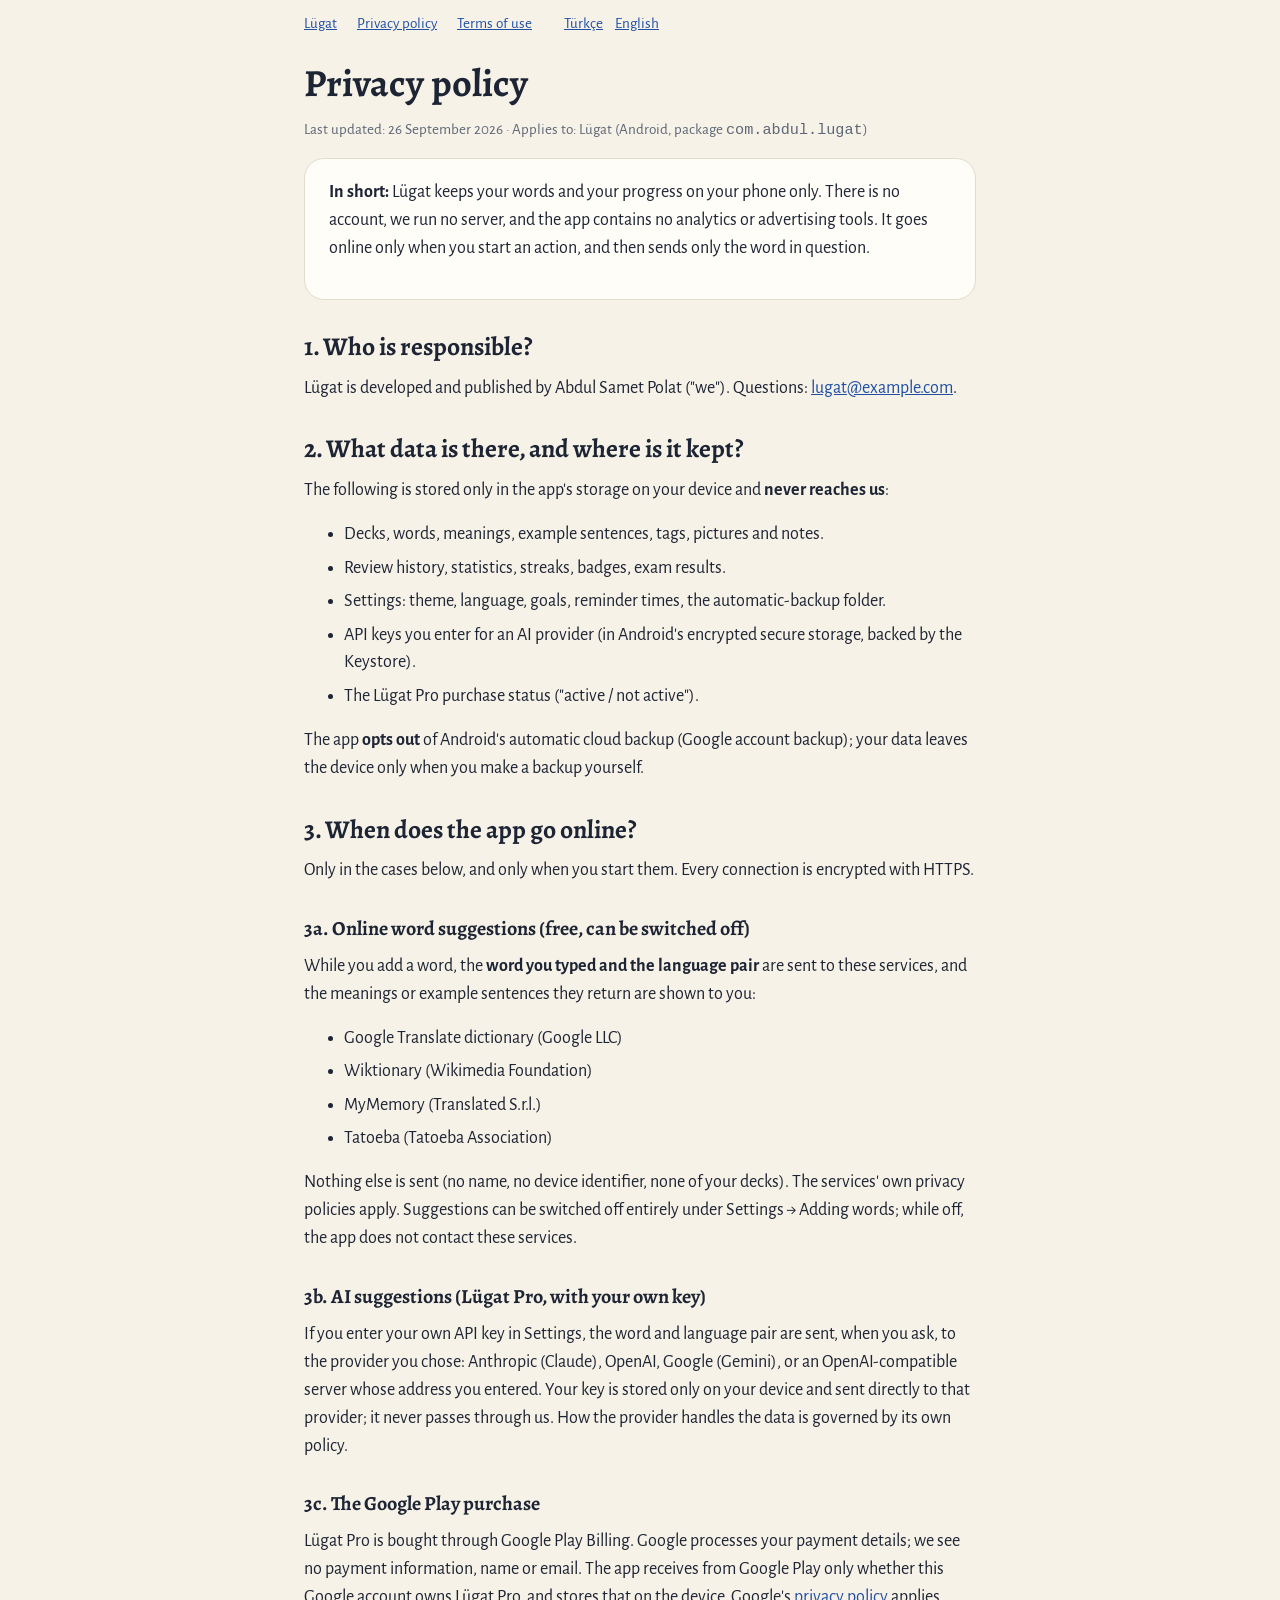
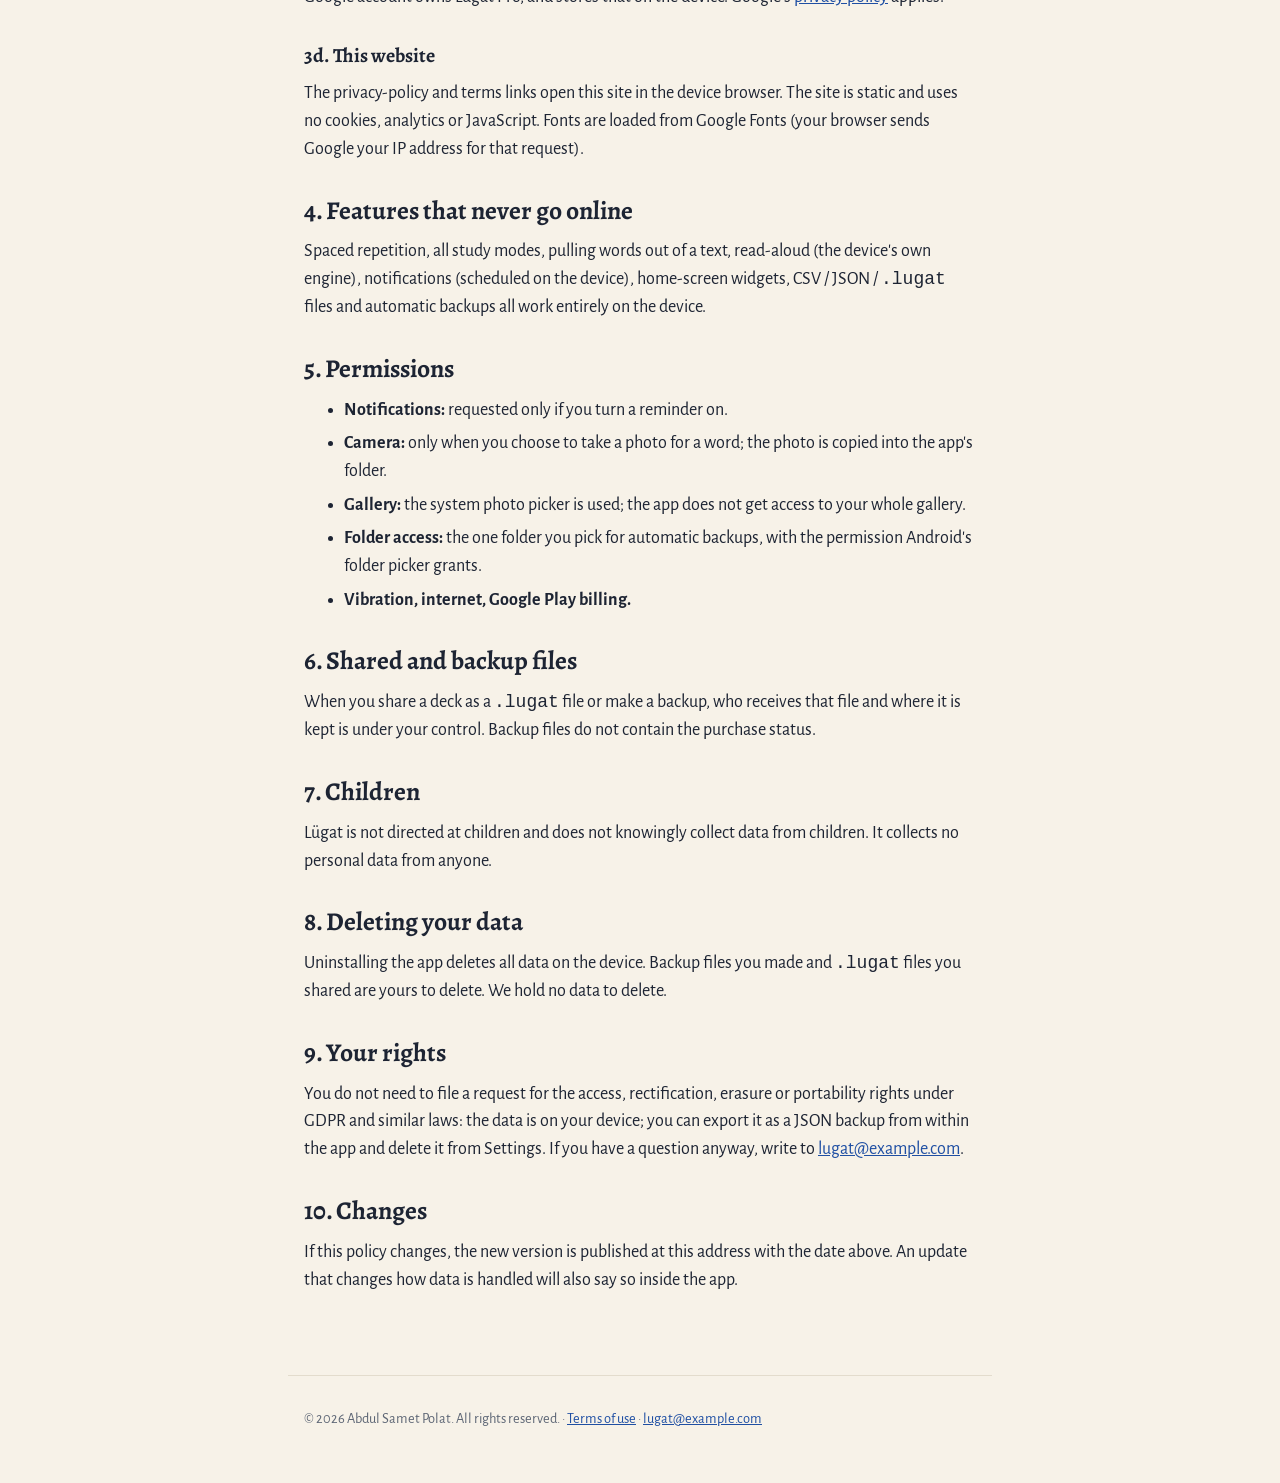
==== privacy-en.html @ c48282ca "İlk yayın: gizlilik politikası, kullanım şartları, tanıtım" ====
<!DOCTYPE html>
<html lang="en">
<head>
<meta charset="utf-8">
<meta name="viewport" content="width=device-width, initial-scale=1">
<title>Privacy policy — Lügat</title>
<meta name="description" content="Privacy policy of the Lügat vocabulary app: data stays on the device, no account, no analytics.">
<link rel="preconnect" href="https://fonts.googleapis.com">
<link rel="stylesheet" href="https://fonts.googleapis.com/css2?family=Alegreya:ital,wght@0,500;0,700;1,400&family=Alegreya+Sans:ital,wght@0,400;0,500;0,700;1,400&display=swap">
<link rel="stylesheet" href="site.css">
</head>
<body>
<nav class="top" aria-label="Pages">
  <a href="index.html#en">Lügat</a>
  <a href="privacy-en.html" aria-current="page">Privacy policy</a>
  <a href="terms-en.html">Terms of use</a>
  <span class="lang"><a href="privacy.html">Türkçe</a><a href="privacy-en.html" aria-current="page">English</a></span>
</nav>
<main>
  <h1>Privacy policy</h1>
  <p class="meta">Last updated: 26 September 2026 · Applies to: Lügat (Android, package <code>com.abdul.lugat</code>)</p>

  <div class="card">
    <p><strong>In short:</strong> Lügat keeps your words and your progress on your phone only. There is no account, we run no server, and the app contains no analytics or advertising tools. It goes online only when you start an action, and then sends only the word in question.</p>
  </div>

  <h2>1. Who is responsible?</h2>
  <p>Lügat is developed and published by Abdul Samet Polat ("we"). Questions: <a href="mailto:lugat@example.com">lugat@example.com</a>.</p>

  <h2>2. What data is there, and where is it kept?</h2>
  <p>The following is stored only in the app's storage on your device and <strong>never reaches us</strong>:</p>
  <ul>
    <li>Decks, words, meanings, example sentences, tags, pictures and notes.</li>
    <li>Review history, statistics, streaks, badges, exam results.</li>
    <li>Settings: theme, language, goals, reminder times, the automatic-backup folder.</li>
    <li>API keys you enter for an AI provider (in Android's encrypted secure storage, backed by the Keystore).</li>
    <li>The Lügat Pro purchase status ("active / not active").</li>
  </ul>
  <p>The app <strong>opts out</strong> of Android's automatic cloud backup (Google account backup); your data leaves the device only when you make a backup yourself.</p>

  <h2>3. When does the app go online?</h2>
  <p>Only in the cases below, and only when you start them. Every connection is encrypted with HTTPS.</p>

  <h3>3a. Online word suggestions (free, can be switched off)</h3>
  <p>While you add a word, the <strong>word you typed and the language pair</strong> are sent to these services, and the meanings or example sentences they return are shown to you:</p>
  <ul>
    <li>Google Translate dictionary (Google LLC)</li>
    <li>Wiktionary (Wikimedia Foundation)</li>
    <li>MyMemory (Translated S.r.l.)</li>
    <li>Tatoeba (Tatoeba Association)</li>
  </ul>
  <p>Nothing else is sent (no name, no device identifier, none of your decks). The services' own privacy policies apply. Suggestions can be switched off entirely under Settings → Adding words; while off, the app does not contact these services.</p>

  <h3>3b. AI suggestions (Lügat Pro, with your own key)</h3>
  <p>If you enter your own API key in Settings, the word and language pair are sent, when you ask, to the provider you chose: Anthropic (Claude), OpenAI, Google (Gemini), or an OpenAI-compatible server whose address you entered. Your key is stored only on your device and sent directly to that provider; it never passes through us. How the provider handles the data is governed by its own policy.</p>

  <h3>3c. The Google Play purchase</h3>
  <p>Lügat Pro is bought through Google Play Billing. Google processes your payment details; we see no payment information, name or email. The app receives from Google Play only whether this Google account owns Lügat Pro, and stores that on the device. Google's <a href="https://policies.google.com/privacy">privacy policy</a> applies.</p>

  <h3>3d. This website</h3>
  <p>The privacy-policy and terms links open this site in the device browser. The site is static and uses no cookies, analytics or JavaScript. Fonts are loaded from Google Fonts (your browser sends Google your IP address for that request).</p>

  <h2>4. Features that never go online</h2>
  <p>Spaced repetition, all study modes, pulling words out of a text, read-aloud (the device's own engine), notifications (scheduled on the device), home-screen widgets, CSV / JSON / <code>.lugat</code> files and automatic backups all work entirely on the device.</p>

  <h2>5. Permissions</h2>
  <ul>
    <li><strong>Notifications:</strong> requested only if you turn a reminder on.</li>
    <li><strong>Camera:</strong> only when you choose to take a photo for a word; the photo is copied into the app's folder.</li>
    <li><strong>Gallery:</strong> the system photo picker is used; the app does not get access to your whole gallery.</li>
    <li><strong>Folder access:</strong> the one folder you pick for automatic backups, with the permission Android's folder picker grants.</li>
    <li><strong>Vibration, internet, Google Play billing.</strong></li>
  </ul>

  <h2>6. Shared and backup files</h2>
  <p>When you share a deck as a <code>.lugat</code> file or make a backup, who receives that file and where it is kept is under your control. Backup files do not contain the purchase status.</p>

  <h2>7. Children</h2>
  <p>Lügat is not directed at children and does not knowingly collect data from children. It collects no personal data from anyone.</p>

  <h2>8. Deleting your data</h2>
  <p>Uninstalling the app deletes all data on the device. Backup files you made and <code>.lugat</code> files you shared are yours to delete. We hold no data to delete.</p>

  <h2>9. Your rights</h2>
  <p>You do not need to file a request for the access, rectification, erasure or portability rights under GDPR and similar laws: the data is on your device; you can export it as a JSON backup from within the app and delete it from Settings. If you have a question anyway, write to <a href="mailto:lugat@example.com">lugat@example.com</a>.</p>

  <h2>10. Changes</h2>
  <p>If this policy changes, the new version is published at this address with the date above. An update that changes how data is handled will also say so inside the app.</p>
</main>
<footer>
  © 2026 Abdul Samet Polat. All rights reserved. · <a href="terms-en.html">Terms of use</a> · <a href="mailto:lugat@example.com">lugat@example.com</a>
</footer>
</body>
</html>
---- site.css ----
/* Lügat — site. Uygulamanın "Çini ve lügat" paleti: kobalt, krem, koyu gece mavisi. JavaScript yok. */
:root {
  --bg: #f7f2e8;
  --surface: #fffdf8;
  --text: #1d2433;
  --muted: #5d6675;
  --accent: #1f4fa3;
  --accent-soft: #dfe7f6;
  --border: #e3dccd;
  --max: 44rem;
}
@media (prefers-color-scheme: dark) {
  :root {
    --bg: #0e1524;
    --surface: #161f33;
    --text: #eef1f7;
    --muted: #a3acbd;
    --accent: #8fb0ee;
    --accent-soft: #1f2e4d;
    --border: #2a3650;
  }
}
* { box-sizing: border-box; }
html { color-scheme: light dark; }
body {
  margin: 0;
  background: var(--bg);
  color: var(--text);
  font-family: 'Alegreya Sans', system-ui, -apple-system, 'Segoe UI', Roboto, sans-serif;
  font-size: 1.125rem;
  line-height: 1.55;
}
h1, h2, h3 {
  font-family: 'Alegreya', Georgia, 'Times New Roman', serif;
  line-height: 1.2;
  margin: 2rem 0 0.75rem;
}
h1 { font-size: 2.4rem; margin-top: 0; }
h2 { font-size: 1.6rem; }
h3 { font-size: 1.25rem; }
p, ul, ol { margin: 0 0 1rem; }
li { margin-bottom: 0.35rem; }
a { color: var(--accent); }
strong { font-weight: 700; }
.hero {
  background: var(--accent);
  color: #fff;
  padding: 3rem 1rem 2.5rem;
}
.hero .inner { max-width: var(--max); margin: 0 auto; }
.hero h1 { color: #fff; }
.hero p { color: rgba(255, 255, 255, 0.85); font-size: 1.2rem; max-width: 34rem; }
.hero .badge {
  display: inline-block;
  margin-top: 1rem;
  padding: 0.6rem 1.1rem;
  border-radius: 999px;
  background: #fff;
  color: var(--accent);
  text-decoration: none;
  font-weight: 700;
}
.hero .badge[aria-disabled='true'] { opacity: 0.7; pointer-events: none; }
main { max-width: var(--max); margin: 0 auto; padding: 1.5rem 1rem 4rem; }
.card {
  background: var(--surface);
  border: 1px solid var(--border);
  border-radius: 20px;
  padding: 1.25rem 1.5rem;
  margin: 1rem 0;
}
.meta { color: var(--muted); font-size: 0.95rem; }
.lang { float: right; font-size: 0.95rem; }
.lang a { margin-left: 0.75rem; }
nav.top {
  max-width: var(--max);
  margin: 0 auto;
  padding: 0.75rem 1rem 0;
  display: flex;
  flex-wrap: wrap;
  gap: 0.25rem 1.25rem;
  font-size: 0.95rem;
}
footer {
  max-width: var(--max);
  margin: 0 auto;
  padding: 2rem 1rem 3rem;
  color: var(--muted);
  font-size: 0.9rem;
  border-top: 1px solid var(--border);
}
table { border-collapse: collapse; width: 100%; margin-bottom: 1rem; font-size: 1rem; }
th, td { text-align: left; vertical-align: top; padding: 0.5rem 0.6rem; border-bottom: 1px solid var(--border); }
th { color: var(--muted); font-weight: 500; }
@media (max-width: 40rem) {
  body { font-size: 1.05rem; }
  h1 { font-size: 2rem; }
  .lang { float: none; display: block; margin-bottom: 0.5rem; }
}
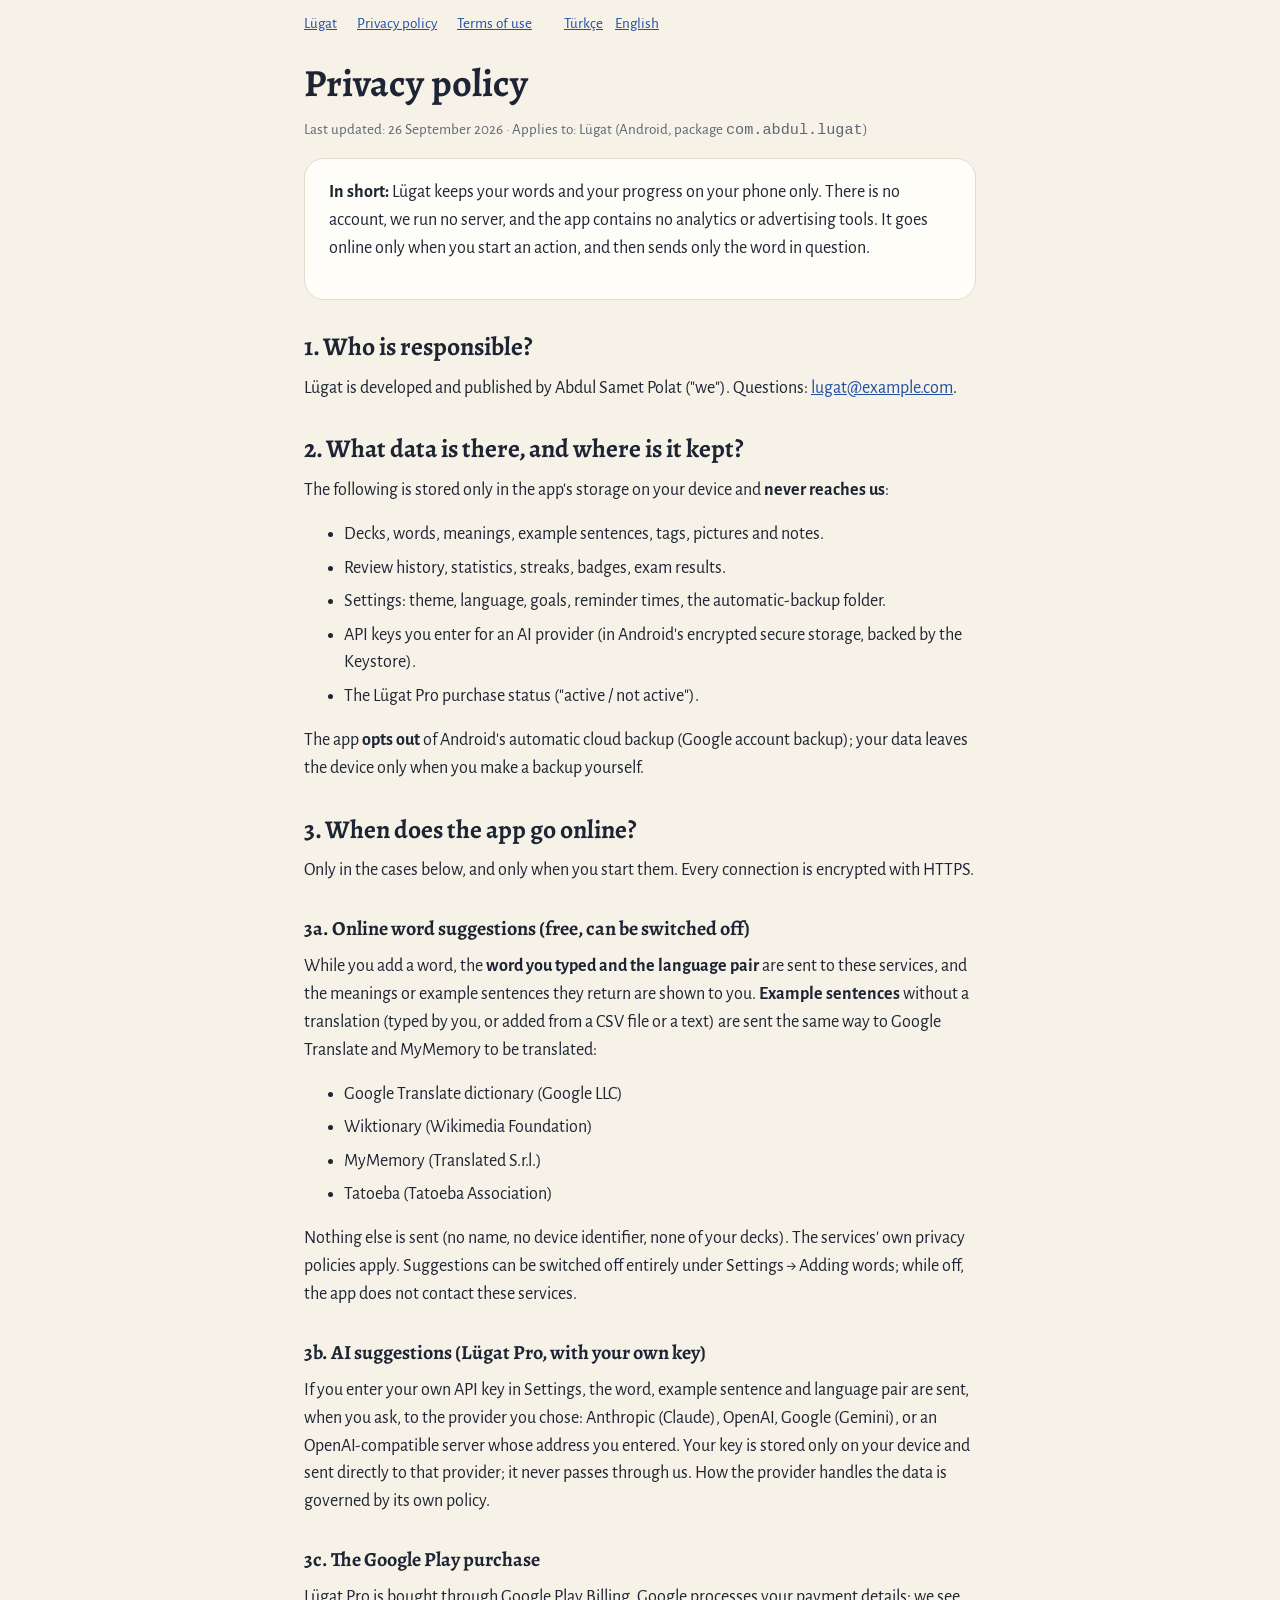
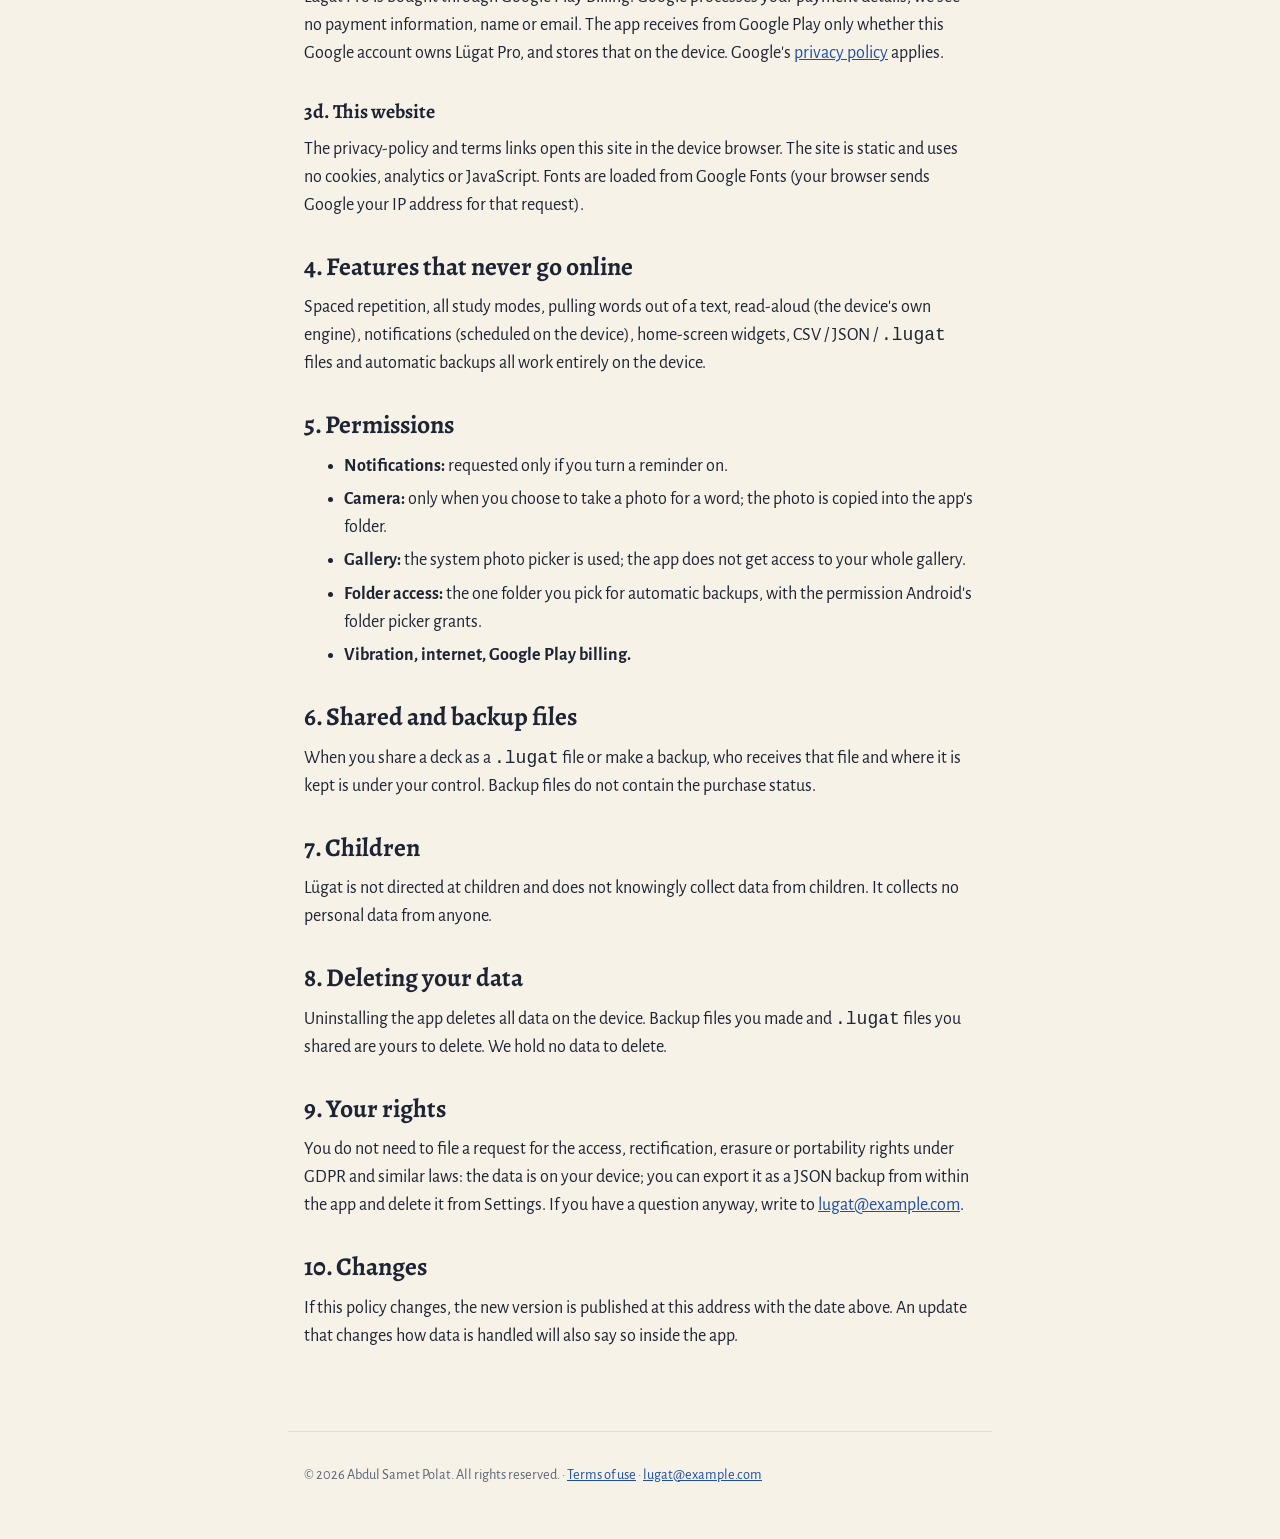
==== commit 33b66886: "Site güncellemesi 2026-10-01" ====
--- a/privacy-en.html
+++ b/privacy-en.html
@@ -42,7 +42,7 @@
   <p>Only in the cases below, and only when you start them. Every connection is encrypted with HTTPS.</p>
 
   <h3>3a. Online word suggestions (free, can be switched off)</h3>
-  <p>While you add a word, the <strong>word you typed and the language pair</strong> are sent to these services, and the meanings or example sentences they return are shown to you:</p>
+  <p>While you add a word, the <strong>word you typed and the language pair</strong> are sent to these services, and the meanings or example sentences they return are shown to you. <strong>Example sentences</strong> without a translation (typed by you, or added from a CSV file or a text) are sent the same way to Google Translate and MyMemory to be translated:</p>
   <ul>
     <li>Google Translate dictionary (Google LLC)</li>
     <li>Wiktionary (Wikimedia Foundation)</li>
@@ -52,7 +52,7 @@
   <p>Nothing else is sent (no name, no device identifier, none of your decks). The services' own privacy policies apply. Suggestions can be switched off entirely under Settings → Adding words; while off, the app does not contact these services.</p>
 
   <h3>3b. AI suggestions (Lügat Pro, with your own key)</h3>
-  <p>If you enter your own API key in Settings, the word and language pair are sent, when you ask, to the provider you chose: Anthropic (Claude), OpenAI, Google (Gemini), or an OpenAI-compatible server whose address you entered. Your key is stored only on your device and sent directly to that provider; it never passes through us. How the provider handles the data is governed by its own policy.</p>
+  <p>If you enter your own API key in Settings, the word, example sentence and language pair are sent, when you ask, to the provider you chose: Anthropic (Claude), OpenAI, Google (Gemini), or an OpenAI-compatible server whose address you entered. Your key is stored only on your device and sent directly to that provider; it never passes through us. How the provider handles the data is governed by its own policy.</p>
 
   <h3>3c. The Google Play purchase</h3>
   <p>Lügat Pro is bought through Google Play Billing. Google processes your payment details; we see no payment information, name or email. The app receives from Google Play only whether this Google account owns Lügat Pro, and stores that on the device. Google's <a href="https://policies.google.com/privacy">privacy policy</a> applies.</p>
